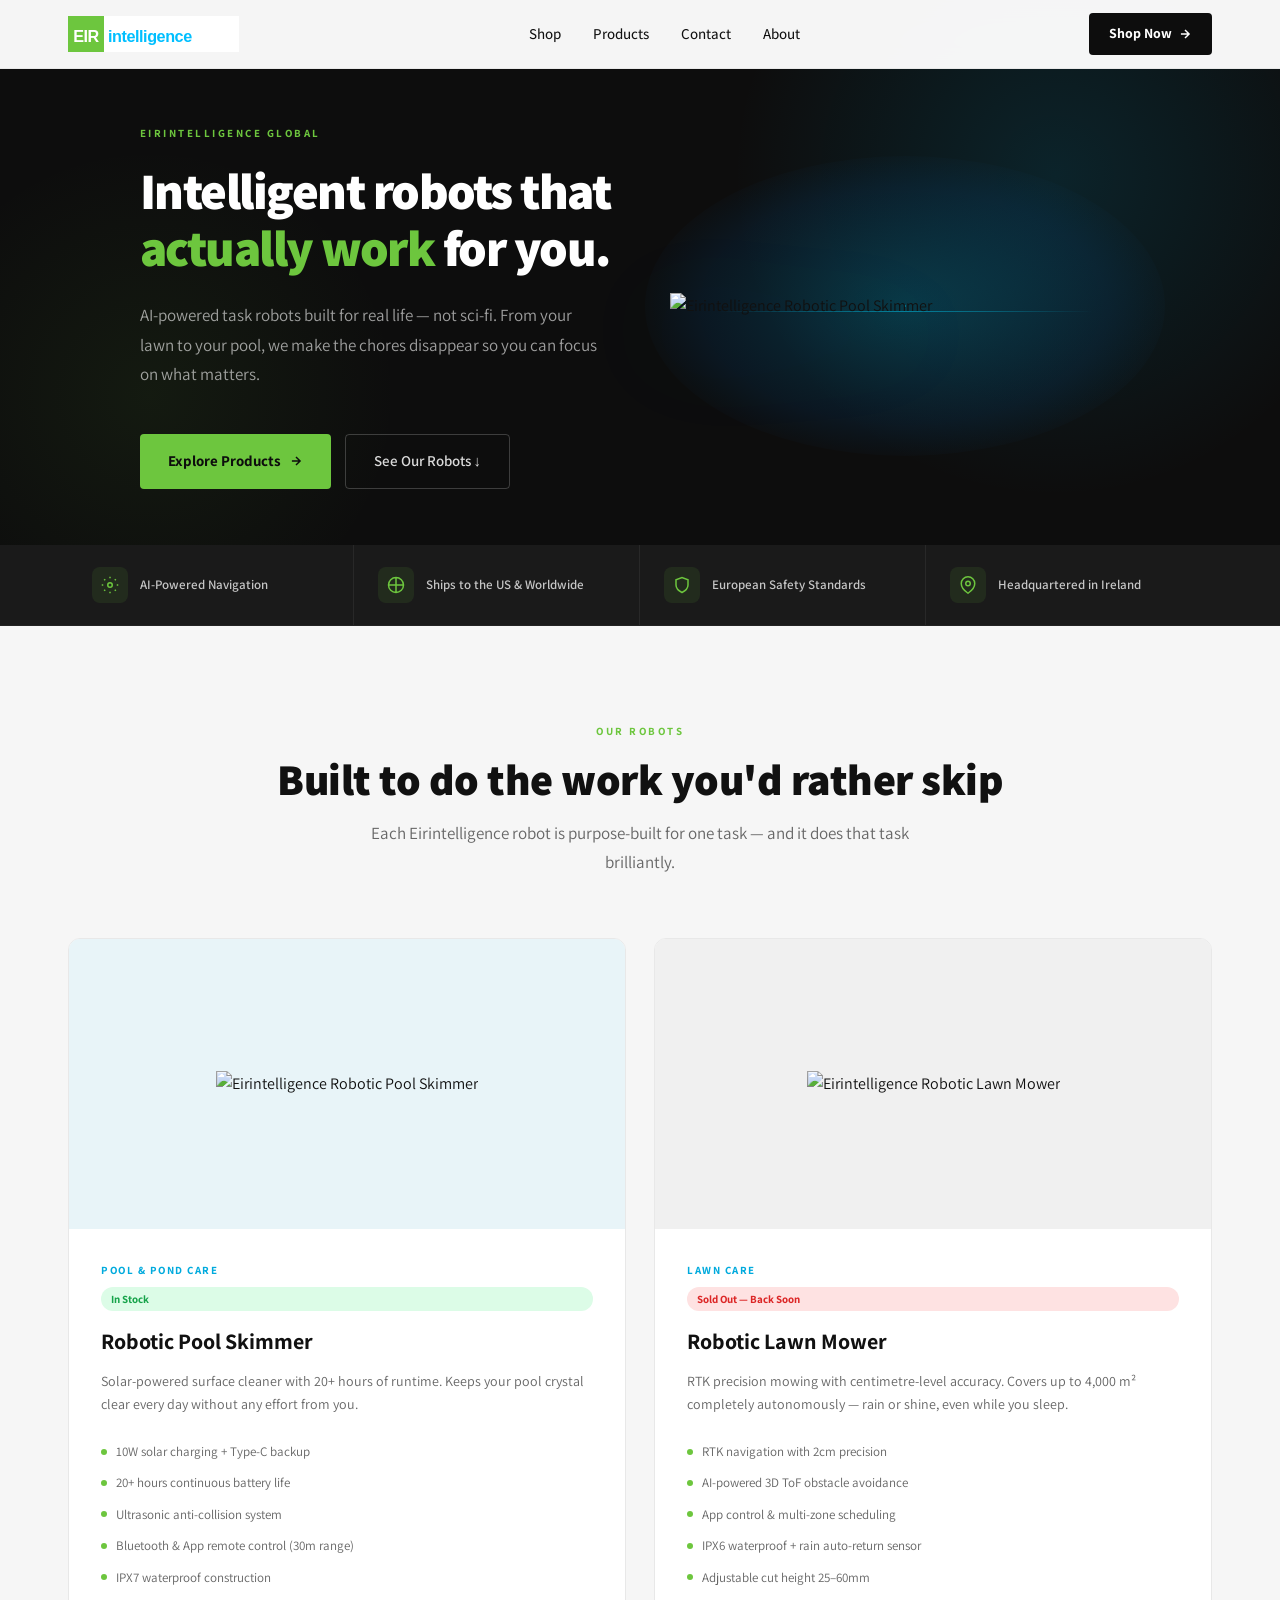
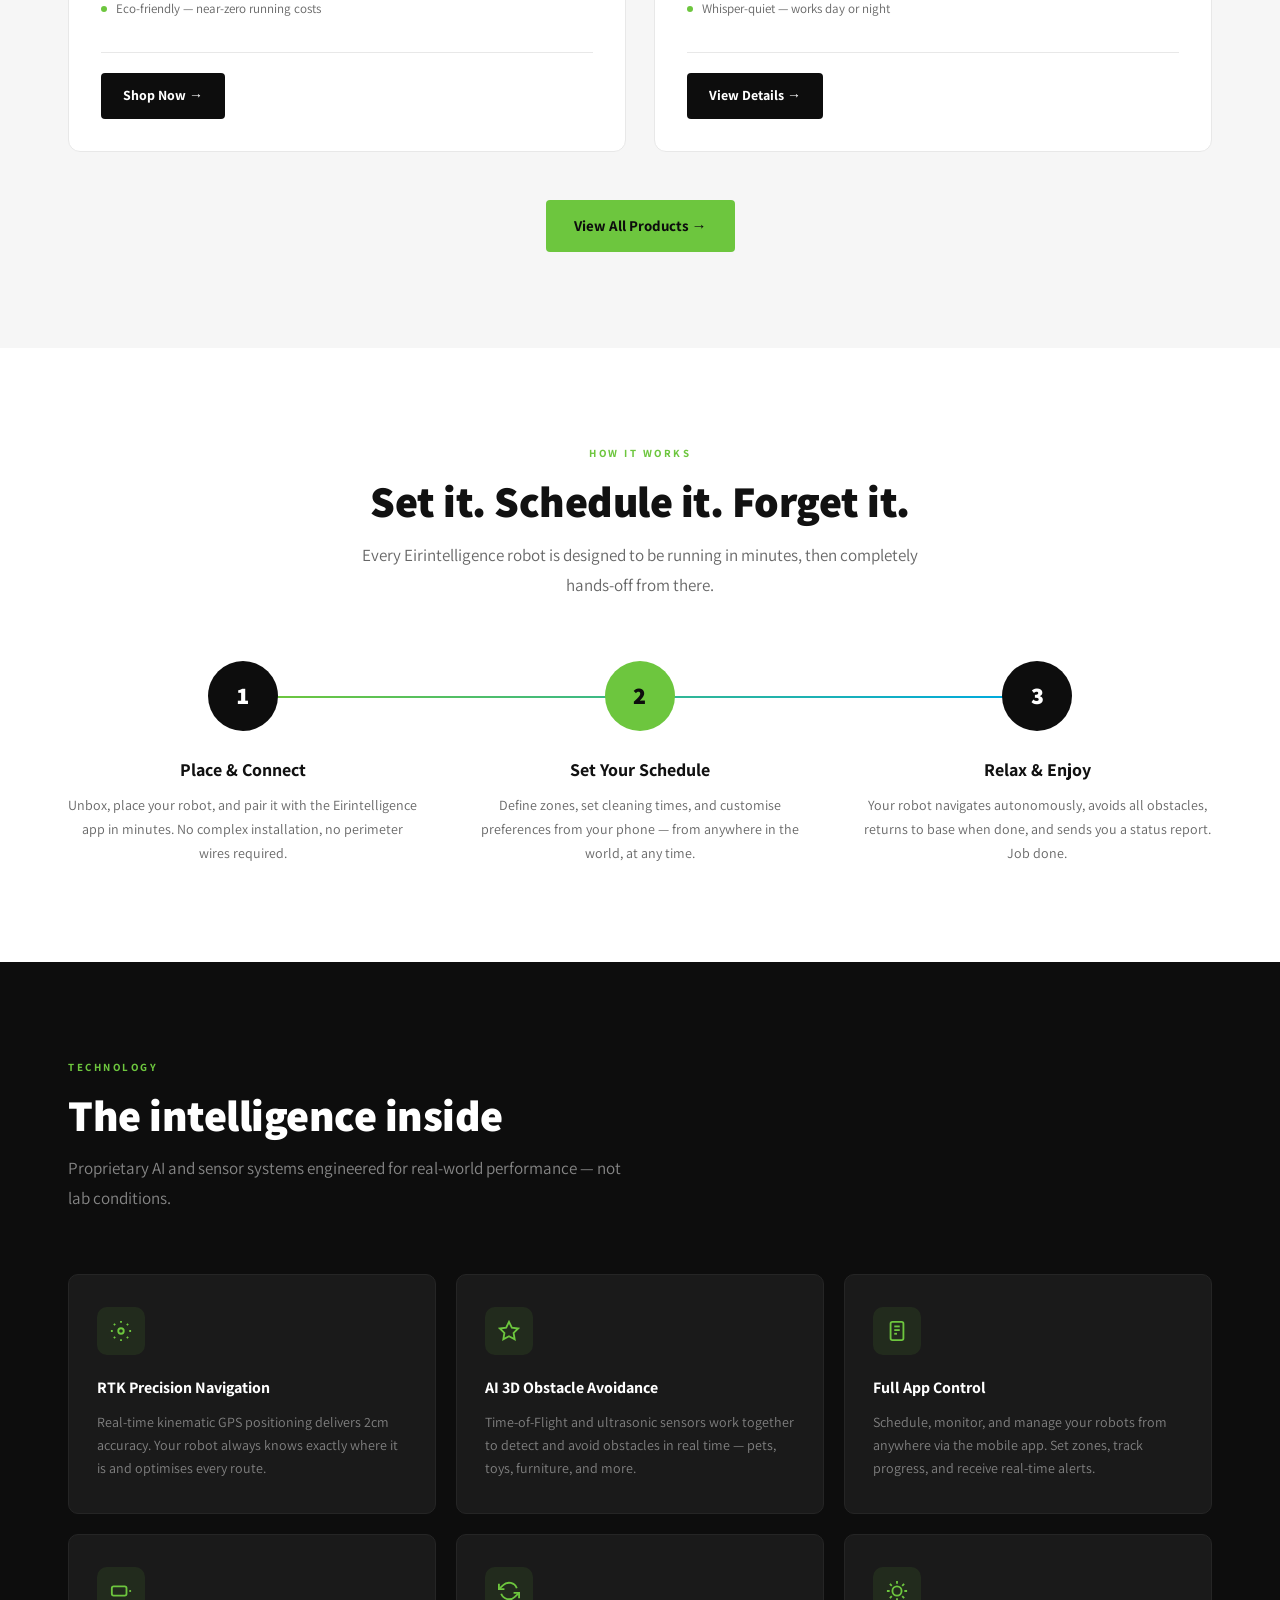
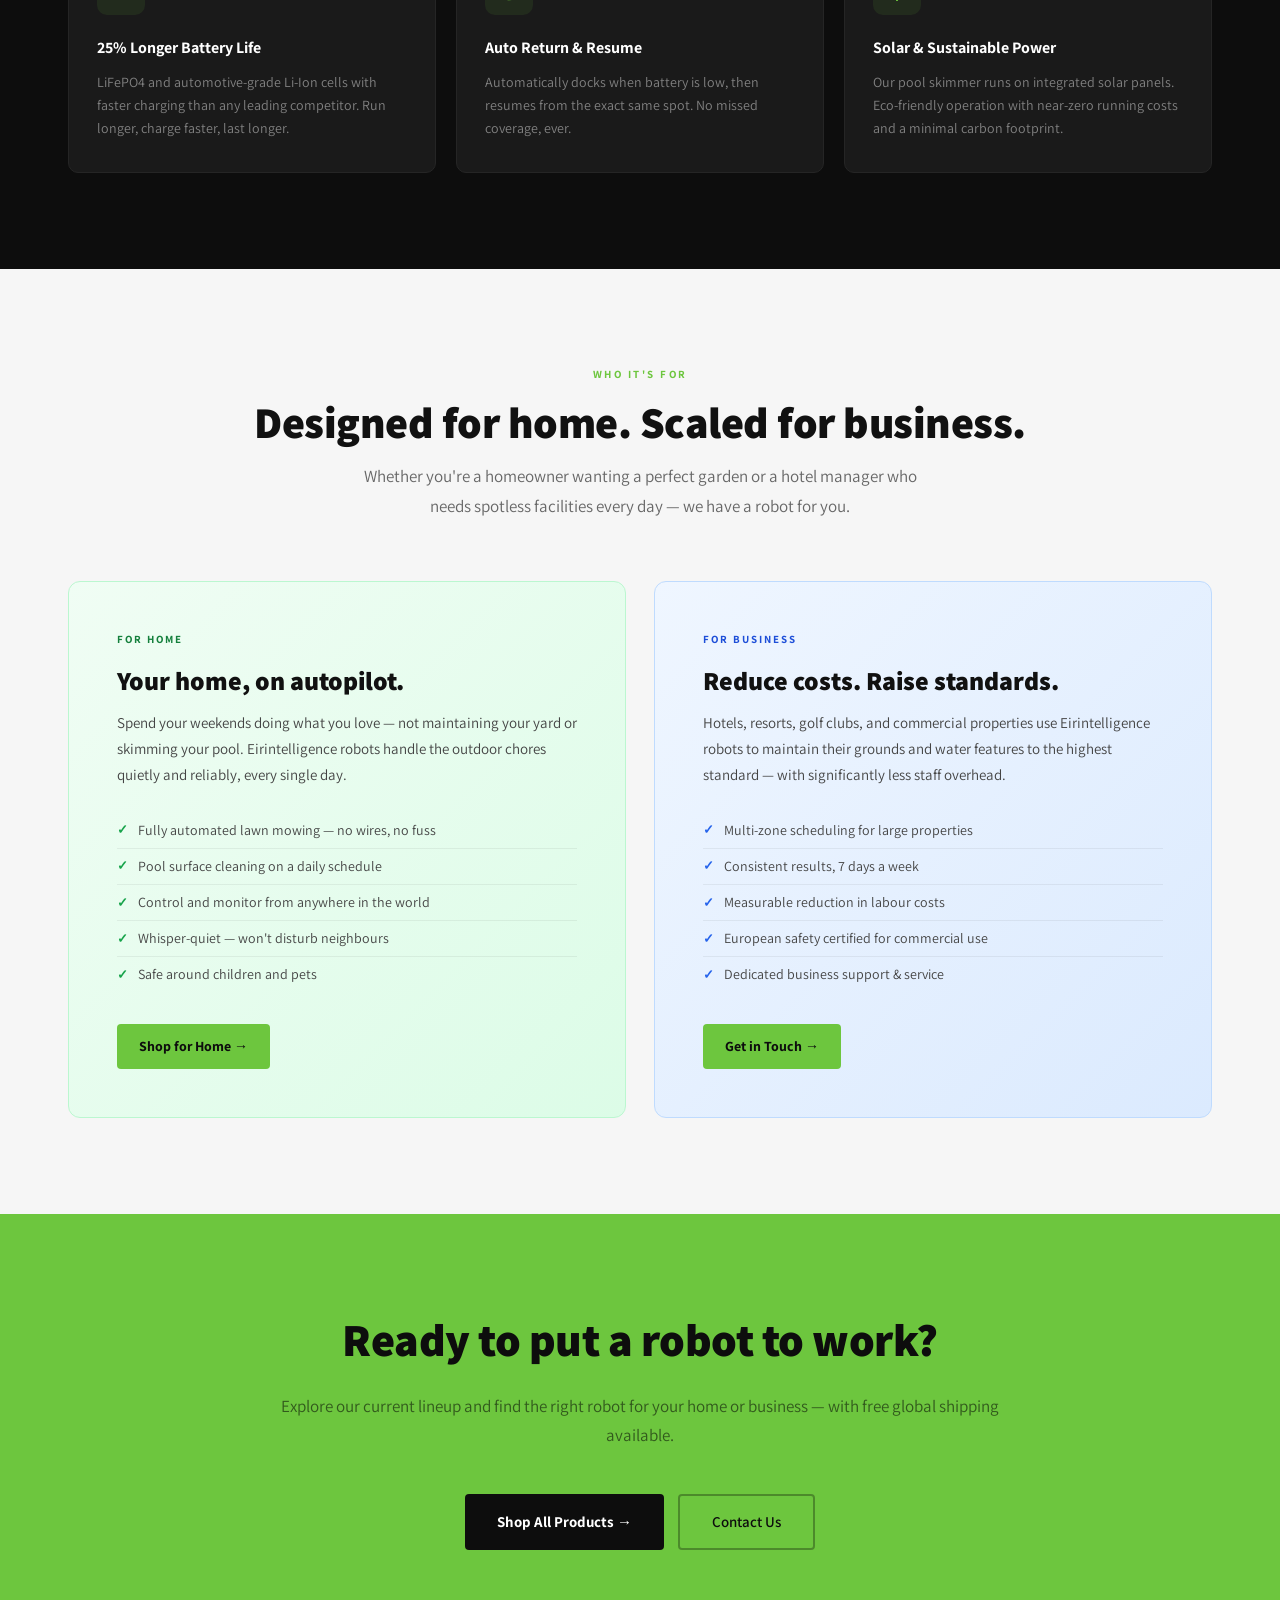
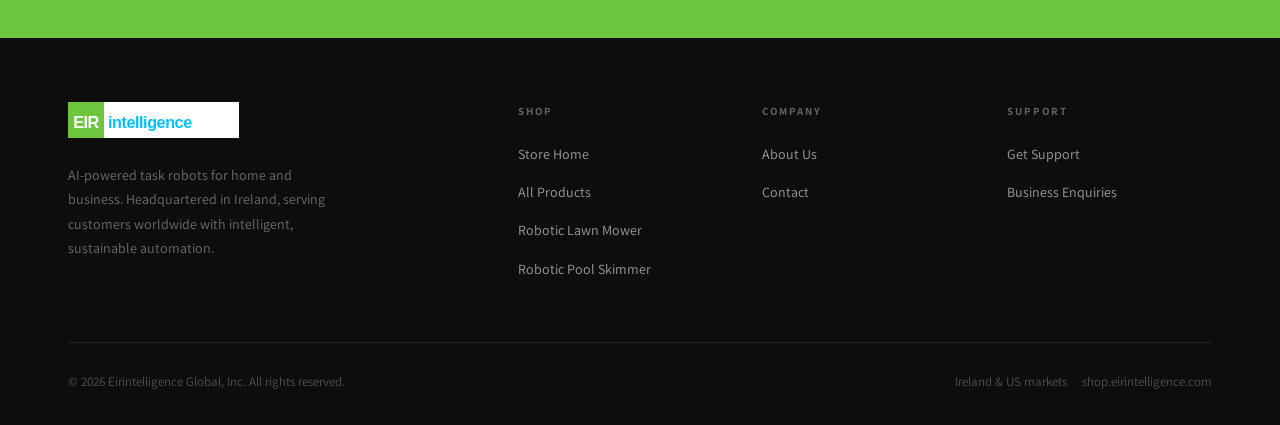
==== docs/index.html @ 34a9185b "v2.1" ====
<!DOCTYPE html>
<html lang="en">
<head>
  <meta charset="UTF-8" />
  <meta name="viewport" content="width=device-width, initial-scale=1.0" />
  <title>Eirintelligence – Intelligent Robots That Actually Work For You</title>
  <meta name="description" content="Eirintelligence designs AI-powered task robots for home and business — robotic lawn mowers, pool skimmers, and more. Smart, sustainable, and built to work." />
  <meta property="og:title" content="Eirintelligence – Intelligent Robots That Actually Work For You" />
  <meta property="og:description" content="AI-powered task robots for home and business. Purpose-built to do the jobs you'd rather skip." />
  <meta property="og:type" content="website" />
  <link rel="preconnect" href="https://fonts.googleapis.com" />
  <link href="https://fonts.googleapis.com/css2?family=Assistant:wght@300;400;500;600;700;800&display=swap" rel="stylesheet" />
  <link rel="icon" type="image/svg+xml" href="assets/favicon.svg">
  <link rel="stylesheet" href="assets/style.css">
  <style>
    *, *::before, *::after { box-sizing: border-box; margin: 0; padding: 0; }

    :root {
      --green:      #6DC63E;
      --green-dark: #55A82E;
      --green-light:#f0fdf4;
      --cyan:       #00AADD;
      --dark:       #0d0d0d;
      --dark-2:     #1a1a1a;
      --dark-3:     #242424;
      --mid:        #444;
      --light-gray: #f6f6f6;
      --border:     #e8e8e8;
      --text:       #111;
      --muted:      #666;
      --white:      #fff;
      --font:       'Assistant', sans-serif;
    }

    html { scroll-behavior: smooth; }
    body {
      font-family: var(--font);
      color: var(--text);
      background: var(--white);
      line-height: 1.65;
      -webkit-font-smoothing: antialiased;
    }

    /* ─────────────────────────────────────────
       NAV
    ───────────────────────────────────────── */
    nav {
      position: fixed; top: 0; left: 0; right: 0; z-index: 200;
      background: rgba(255,255,255,0.96);
      border-bottom: 1px solid var(--border);
      backdrop-filter: blur(12px);
      transition: box-shadow 0.3s;
    }
    nav.scrolled { box-shadow: 0 2px 20px rgba(0,0,0,0.08); }
    .nav-inner {
      max-width: 1200px; margin: 0 auto;
      padding: 0 28px; height: 68px;
      display: flex; align-items: center; justify-content: space-between;
    }
    .logo {
      display: flex; align-items: center;
      text-decoration: none; gap: 0; flex-shrink: 0;
    }
    .logo-eir {
      background: var(--green); color: #fff;
      font-weight: 800; font-size: 20px;
      width: 36px; height: 36px;
      display: inline-flex; align-items: center; justify-content: center;
      letter-spacing: -2px; padding-left: 1px;
      flex-shrink: 0; line-height: 1;
    }
    .logo-int {
      color: var(--cyan); font-size: 22px;
      font-weight: 700; padding-left: 4px;
      line-height: 1;
    }
    .nav-links {
      display: flex; align-items: center;
      gap: 32px; list-style: none;
    }
    .nav-links a {
      text-decoration: none; color: var(--text);
      font-size: 15px; font-weight: 500;
      transition: color 0.2s;
    }
    .nav-links a:hover { color: var(--green); }
    .nav-right { display: flex; align-items: center; gap: 16px; }
    .nav-shop {
      display: inline-flex; align-items: center; gap: 6px;
      background: var(--dark); color: #fff;
      text-decoration: none; font-size: 14px; font-weight: 700;
      padding: 9px 20px; border-radius: 4px;
      transition: background 0.2s;
    }
    .nav-shop:hover { background: var(--green); color: var(--dark); }
    .nav-shop svg { transition: transform 0.2s; }
    .nav-shop:hover svg { transform: translateX(2px); }

    /* Mobile hamburger */
    .hamburger {
      display: none; flex-direction: column;
      gap: 5px; cursor: pointer;
      background: none; border: none; padding: 6px;
    }
    .hamburger span {
      display: block; width: 22px; height: 2px;
      background: var(--text); border-radius: 2px;
      transition: all 0.3s;
    }
    .hamburger.open span:nth-child(1) { transform: rotate(45deg) translate(5px, 5px); }
    .hamburger.open span:nth-child(2) { opacity: 0; }
    .hamburger.open span:nth-child(3) { transform: rotate(-45deg) translate(5px, -5px); }

    .mobile-menu {
      display: none; position: fixed;
      top: 68px; left: 0; right: 0; bottom: 0;
      background: #fff; z-index: 199;
      padding: 32px 28px;
      flex-direction: column; gap: 8px;
    }
    .mobile-menu.open { display: flex; }
    .mobile-menu a {
      text-decoration: none; color: var(--text);
      font-size: 22px; font-weight: 600;
      padding: 14px 0;
      border-bottom: 1px solid var(--border);
      transition: color 0.2s;
    }
    .mobile-menu a:hover { color: var(--green); }
    .mobile-menu .mobile-shop {
      margin-top: 24px;
      display: inline-flex; align-items: center; gap: 8px;
      background: var(--dark); color: #fff;
      font-size: 16px; font-weight: 700;
      padding: 14px 28px; border-radius: 4px;
      width: fit-content;
    }

    /* ─────────────────────────────────────────
       HERO
    ───────────────────────────────────────── */
    .hero {
      background: var(--dark);
      padding: 68px 0 0;
      display: flex; align-items: center;
      overflow: hidden; position: relative;
    }
    .hero-glow-1 {
      position: absolute; top: -150px; right: -100px;
      width: 650px; height: 650px;
      background: radial-gradient(circle, rgba(0,170,220,0.14) 0%, transparent 70%);
      pointer-events: none;
    }
    .hero-glow-2 {
      position: absolute; bottom: -100px; left: -100px;
      width: 500px; height: 500px;
      background: radial-gradient(circle, rgba(109,198,62,0.07) 0%, transparent 70%);
      pointer-events: none;
    }
    .hero-inner {
      max-width: 1200px; margin: 0 auto;
      padding: 56px 28px;
      display: grid; grid-template-columns: 1fr 1fr;
      gap: 60px; align-items: center;
      position: relative; z-index: 1;
    }
    .hero-eyebrow {
      font-size: 11px; font-weight: 700; letter-spacing: 2.5px;
      text-transform: uppercase; color: var(--green);
      margin-bottom: 20px; display: block;
    }
    .hero h1 {
      font-size: clamp(34px, 4vw, 54px);
      font-weight: 800; line-height: 1.12;
      color: var(--white); margin-bottom: 24px;
      letter-spacing: -1.5px;
    }
    .hero h1 em { color: var(--green); font-style: normal; }
    .hero-p {
      font-size: 17px; color: rgba(255,255,255,0.6);
      max-width: 460px; margin-bottom: 44px; line-height: 1.75;
    }
    .hero-actions { display: flex; gap: 14px; flex-wrap: wrap; }
    .btn-green {
      display: inline-flex; align-items: center; gap: 8px;
      background: var(--green); color: var(--dark);
      text-decoration: none; font-size: 15px; font-weight: 700;
      padding: 14px 28px; border-radius: 4px;
      transition: background 0.2s, transform 0.15s;
    }
    .btn-green:hover { background: #7DD64E; transform: translateY(-1px); }
    .btn-ghost {
      display: inline-flex; align-items: center; gap: 8px;
      background: transparent; color: rgba(255,255,255,0.85);
      text-decoration: none; font-size: 15px; font-weight: 600;
      padding: 14px 28px; border-radius: 4px;
      border: 1.5px solid rgba(255,255,255,0.2);
      transition: border-color 0.2s, color 0.2s;
    }
    .btn-ghost:hover { border-color: rgba(255,255,255,0.6); color: #fff; }
    .hero-image-wrap {
      display: flex; justify-content: center; align-items: center;
      position: relative;
    }
    .hero-image-halo {
      position: absolute;
      width: 520px; height: 300px;
      background: radial-gradient(ellipse, rgba(0,170,220,0.24) 0%, rgba(0,100,180,0.12) 55%, transparent 75%);
      border-radius: 50%;
    }
    /* Pool water ripple rings */
    .pool-ripple {
      position: absolute; border-radius: 50%;
      border: 1.5px solid rgba(0,190,230,0.25);
      top: 50%; left: 50%;
      transform: translate(-50%, -50%);
      animation: ripple-out 4s ease-out infinite;
    }
    .pool-ripple:nth-child(2) { animation-delay: 1.3s; }
    .pool-ripple:nth-child(3) { animation-delay: 2.6s; }
    @keyframes ripple-out {
      0%   { width: 80px; height: 50px; opacity: 0.6; }
      100% { width: 520px; height: 320px; opacity: 0; }
    }
    /* Water surface shimmer line */
    .pool-waterline {
      position: absolute; bottom: 28%; left: 10%; right: 10%;
      height: 1px;
      background: linear-gradient(90deg, transparent, rgba(0,200,240,0.35) 30%, rgba(0,200,240,0.5) 50%, rgba(0,200,240,0.35) 70%, transparent);
      animation: shimmer 3s ease-in-out infinite;
    }
    @keyframes shimmer {
      0%, 100% { opacity: 0.4; }
      50%       { opacity: 1; }
    }
    .hero-image-wrap img {
      width: 100%; max-width: 500px;
      position: relative; z-index: 1;
      animation: float 5s ease-in-out infinite;
      filter: drop-shadow(0 28px 56px rgba(0,170,220,0.35));
    }
    @keyframes float {
      0%, 100% { transform: translateY(0px); }
      50%       { transform: translateY(-12px); }
    }

    /* ─────────────────────────────────────────
       STATS BAND
    ───────────────────────────────────────── */
    .stats-band {
      background: var(--dark-2);
      border-bottom: 1px solid #232323;
      padding: 0;
    }
    .stats-inner {
      max-width: 1200px; margin: 0 auto;
      padding: 0 28px;
      display: flex; align-items: stretch; flex-wrap: wrap;
    }
    .stat-block {
      flex: 1 1 180px;
      display: flex; align-items: center; gap: 12px;
      padding: 22px 24px;
      border-right: 1px solid #282828;
    }
    .stat-block:last-child { border-right: none; }
    .stat-ico {
      width: 36px; height: 36px; flex-shrink: 0;
      background: rgba(109,198,62,0.1); border-radius: 8px;
      display: flex; align-items: center; justify-content: center;
    }
    .stat-ico svg { width: 18px; height: 18px; stroke: var(--green); fill: none; stroke-width: 2; }
    .stat-label { font-size: 13px; font-weight: 600; color: rgba(255,255,255,0.75); }

    /* ─────────────────────────────────────────
       SHARED SECTION STYLES
    ───────────────────────────────────────── */
    section { padding: 96px 0; }
    .wrap { max-width: 1200px; margin: 0 auto; padding: 0 28px; }
    .sec-label {
      display: block; font-size: 11px; font-weight: 700;
      letter-spacing: 2.5px; text-transform: uppercase;
      color: var(--green); margin-bottom: 14px;
    }
    .sec-title {
      font-size: clamp(28px, 3.5vw, 44px);
      font-weight: 800; line-height: 1.15;
      letter-spacing: -0.5px; margin-bottom: 14px;
    }
    .sec-sub {
      font-size: 17px; color: var(--muted);
      max-width: 560px; line-height: 1.75;
    }
    .sec-header-center { text-align: center; }
    .sec-header-center .sec-sub { margin: 0 auto 60px; }
    .sec-header { margin-bottom: 56px; }

    /* fade-in */
    .fade-in {
      opacity: 0; transform: translateY(24px);
      transition: opacity 0.6s ease, transform 0.6s ease;
    }
    .fade-in.visible { opacity: 1; transform: none; }

    /* ─────────────────────────────────────────
       PRODUCTS
    ───────────────────────────────────────── */
    #products { background: var(--light-gray); }
    .products-grid {
      display: grid; grid-template-columns: 1fr 1fr; gap: 28px;
    }
    .prod-card {
      background: var(--white); border-radius: 12px;
      border: 1px solid var(--border); overflow: hidden;
      transition: box-shadow 0.3s, transform 0.3s;
      display: flex; flex-direction: column;
    }
    .prod-card:hover {
      box-shadow: 0 24px 64px rgba(0,0,0,0.1);
      transform: translateY(-5px);
    }
    .prod-img {
      background: #f0f0f0;
      height: 290px; padding: 40px;
      display: flex; justify-content: center; align-items: center;
    }
    .prod-img img {
      max-height: 210px; max-width: 100%;
      object-fit: contain;
    }
    .prod-body { padding: 32px; flex: 1; display: flex; flex-direction: column; }
    .prod-cat {
      font-size: 11px; font-weight: 700; letter-spacing: 1.5px;
      text-transform: uppercase; color: var(--cyan); margin-bottom: 8px;
    }
    .prod-badge-sold {
      display: inline-block; font-size: 11px; font-weight: 700;
      background: #fee2e2; color: #dc2626;
      padding: 3px 10px; border-radius: 20px; margin-bottom: 12px;
    }
    .prod-badge-stock {
      display: inline-block; font-size: 11px; font-weight: 700;
      background: #dcfce7; color: #16a34a;
      padding: 3px 10px; border-radius: 20px; margin-bottom: 12px;
    }
    .prod-name { font-size: 22px; font-weight: 700; margin-bottom: 10px; }
    .prod-desc { font-size: 14px; color: var(--muted); line-height: 1.65; margin-bottom: 20px; }
    .prod-features { list-style: none; margin-bottom: 28px; flex: 1; }
    .prod-features li {
      font-size: 13px; color: var(--muted);
      padding: 5px 0; display: flex; align-items: center; gap: 9px;
    }
    .prod-features li::before {
      content: ''; display: block; width: 6px; height: 6px;
      background: var(--green); border-radius: 50%; flex-shrink: 0;
    }
    .prod-footer {
      display: flex; align-items: center;
      justify-content: flex-start; gap: 16px;
      padding-top: 20px; border-top: 1px solid var(--border);
      margin-top: auto;
    }
    .btn-dark {
      display: inline-flex; align-items: center; gap: 6px;
      background: var(--dark); color: #fff;
      text-decoration: none; font-size: 14px; font-weight: 700;
      padding: 11px 22px; border-radius: 4px;
      transition: background 0.2s;
      white-space: nowrap;
    }
    .btn-dark:hover { background: var(--green); color: var(--dark); }

    /* ─────────────────────────────────────────
       HOW IT WORKS
    ───────────────────────────────────────── */
    #how { background: var(--white); }
    .steps {
      display: grid; grid-template-columns: repeat(3, 1fr);
      gap: 48px; position: relative;
    }
    .steps::before {
      content: '';
      position: absolute; top: 35px;
      left: calc(16.66% + 16px); right: calc(16.66% + 16px);
      height: 2px;
      background: linear-gradient(90deg, var(--green), var(--cyan));
    }
    .step { text-align: center; }
    .step-num {
      width: 70px; height: 70px; border-radius: 50%;
      background: var(--dark); color: #fff;
      font-size: 24px; font-weight: 800;
      display: flex; align-items: center; justify-content: center;
      margin: 0 auto 24px; position: relative; z-index: 1;
    }
    .step-num.accent { background: var(--green); color: var(--dark); }
    .step h3 { font-size: 18px; font-weight: 700; margin-bottom: 10px; }
    .step p { font-size: 14px; color: var(--muted); line-height: 1.7; }

    /* ─────────────────────────────────────────
       TECHNOLOGY
    ───────────────────────────────────────── */
    #tech { background: var(--dark); }
    #tech .sec-label { color: var(--green); }
    #tech .sec-title { color: var(--white); }
    #tech .sec-sub { color: rgba(255,255,255,0.5); margin-bottom: 60px; }
    .tech-grid {
      display: grid; grid-template-columns: repeat(3, 1fr); gap: 20px;
    }
    .tech-card {
      background: var(--dark-2); border: 1px solid #252525;
      border-radius: 10px; padding: 32px 28px;
      transition: border-color 0.3s, transform 0.25s;
    }
    .tech-card:hover { border-color: var(--green); transform: translateY(-4px); }
    .tech-ico {
      width: 48px; height: 48px; border-radius: 10px;
      background: rgba(109,198,62,0.1);
      display: flex; align-items: center; justify-content: center;
      margin-bottom: 20px;
    }
    .tech-ico svg { width: 22px; height: 22px; stroke: var(--green); fill: none; stroke-width: 2; }
    .tech-card h3 { font-size: 16px; font-weight: 700; color: #fff; margin-bottom: 10px; }
    .tech-card p { font-size: 14px; color: rgba(255,255,255,0.45); line-height: 1.65; }

    /* ─────────────────────────────────────────
       HOME & BUSINESS
    ───────────────────────────────────────── */
    #audience { background: var(--light-gray); }
    .audience-grid {
      display: grid; grid-template-columns: 1fr 1fr; gap: 28px;
    }
    .aud-card {
      border-radius: 12px; padding: 48px;
      position: relative; overflow: hidden;
    }
    .aud-home {
      background: linear-gradient(135deg, #f0fdf4, #dcfce7);
      border: 1px solid #bbf7d0;
    }
    .aud-biz {
      background: linear-gradient(135deg, #eff6ff, #dbeafe);
      border: 1px solid #bfdbfe;
    }
    .aud-tag {
      font-size: 11px; font-weight: 700; letter-spacing: 2px;
      text-transform: uppercase; margin-bottom: 16px; display: block;
    }
    .aud-home .aud-tag { color: #15803d; }
    .aud-biz  .aud-tag { color: #1d4ed8; }
    .aud-card h3 { font-size: 26px; font-weight: 800; margin-bottom: 14px; line-height: 1.2; }
    .aud-card p { font-size: 15px; color: var(--mid); line-height: 1.75; margin-bottom: 24px; }
    .aud-list { list-style: none; margin-bottom: 32px; }
    .aud-list li {
      font-size: 14px; color: var(--mid);
      padding: 6px 0;
      border-bottom: 1px solid rgba(0,0,0,0.06);
      display: flex; align-items: center; gap: 10px;
    }
    .aud-list li:last-child { border-bottom: none; }
    .aud-home .aud-list li::before { content: '✓'; color: #16a34a; font-weight: 700; font-size: 13px; }
    .aud-biz  .aud-list li::before { content: '✓'; color: #2563eb; font-weight: 700; font-size: 13px; }
    .btn-green-sm {
      display: inline-flex; align-items: center; gap: 6px;
      background: var(--green); color: var(--dark);
      text-decoration: none; font-size: 14px; font-weight: 700;
      padding: 11px 22px; border-radius: 4px;
      transition: background 0.2s;
    }
    .btn-green-sm:hover { background: #7DD64E; }

    /* ─────────────────────────────────────────
       CTA BANNER
    ───────────────────────────────────────── */
    .cta-section {
      background: var(--green); padding: 88px 0;
    }
    .cta-inner { max-width: 800px; margin: 0 auto; padding: 0 28px; text-align: center; }
    .cta-inner h2 {
      font-size: clamp(28px, 4vw, 46px);
      font-weight: 800; color: var(--dark);
      margin-bottom: 14px; letter-spacing: -0.5px;
    }
    .cta-inner p {
      font-size: 17px; color: rgba(0,0,0,0.55);
      margin-bottom: 44px; line-height: 1.7;
    }
    .cta-btns { display: flex; gap: 14px; justify-content: center; flex-wrap: wrap; }
    .btn-cta-dark {
      display: inline-flex; align-items: center; gap: 6px;
      background: var(--dark); color: #fff;
      text-decoration: none; font-size: 15px; font-weight: 700;
      padding: 14px 32px; border-radius: 4px;
      transition: background 0.2s;
    }
    .btn-cta-dark:hover { background: #222; }
    .btn-cta-outline {
      display: inline-flex; align-items: center; gap: 6px;
      background: transparent; color: var(--dark);
      text-decoration: none; font-size: 15px; font-weight: 600;
      padding: 14px 32px; border-radius: 4px;
      border: 2px solid rgba(0,0,0,0.3);
      transition: border-color 0.2s;
    }
    .btn-cta-outline:hover { border-color: var(--dark); }

    /* ─────────────────────────────────────────
       FOOTER
    ───────────────────────────────────────── */
    footer {
      background: var(--dark); color: #fff;
      padding: 64px 0 32px;
    }
    .footer-grid {
      display: grid; grid-template-columns: 2fr 1fr 1fr 1fr;
      gap: 40px; padding-bottom: 48px;
      border-bottom: 1px solid #242424;
    }
    .footer-brand .logo { display: inline-flex; }
    .footer-brand p {
      font-size: 14px; color: rgba(255,255,255,0.4);
      margin-top: 16px; line-height: 1.75; max-width: 280px;
    }
    .footer-col h5 {
      font-size: 11px; font-weight: 700; letter-spacing: 2px;
      text-transform: uppercase; color: rgba(255,255,255,0.35);
      margin-bottom: 20px;
    }
    .footer-col ul { list-style: none; }
    .footer-col li { margin-bottom: 12px; }
    .footer-col a {
      font-size: 14px; color: rgba(255,255,255,0.6);
      text-decoration: none; transition: color 0.2s;
    }
    .footer-col a:hover { color: var(--green); }
    .footer-bottom {
      padding-top: 28px;
      display: flex; justify-content: space-between;
      align-items: center; gap: 12px; flex-wrap: wrap;
    }
    .footer-bottom p, .footer-bottom a {
      font-size: 13px; color: rgba(255,255,255,0.28);
      text-decoration: none; transition: color 0.2s;
    }
    .footer-bottom a:hover { color: rgba(255,255,255,0.55); }
    .footer-sep { color: rgba(255,255,255,0.15); }

    /* ─────────────────────────────────────────
       RESPONSIVE
    ───────────────────────────────────────── */
    @media (max-width: 960px) {
      .hero-inner { grid-template-columns: 1fr; text-align: center; gap: 48px; }
      .hero-p { margin-left: auto; margin-right: auto; }
      .hero-actions { justify-content: center; }
      .hero-image-wrap img { max-width: 380px; }
      .products-grid { grid-template-columns: 1fr; }
      .steps { grid-template-columns: 1fr; gap: 36px; }
      .steps::before { display: none; }
      .tech-grid { grid-template-columns: 1fr 1fr; }
      .audience-grid { grid-template-columns: 1fr; }
      .why-grid { grid-template-columns: 1fr 1fr; }
      .footer-grid { grid-template-columns: 1fr 1fr; }
      .nav-links { display: none; }
      .hamburger { display: flex; }
      .nav-shop { display: none; }
    }
    @media (max-width: 600px) {
      section { padding: 64px 0; }
      .tech-grid { grid-template-columns: 1fr; }
      .why-grid { grid-template-columns: 1fr 1fr; }
      .footer-grid { grid-template-columns: 1fr; }
      .stat-block { flex: 1 1 140px; padding: 18px 16px; }
      .aud-card { padding: 32px 24px; }
      .hero-image-wrap img { max-width: 280px; }
    }
  </style>
</head>
<body>

<!-- ═══════════════════ NAVIGATION ═══════════════════ -->
<nav id="nav">
  <div class="nav-inner">
    <a href="https://eirintelligence.com" class="logo">
      <img src="assets/logo.svg" alt="EIRintelligence" height="36">
    </a>
    <ul class="nav-links">
      <li><a href="https://shop.eirintelligence.com/">Shop</a></li>
      <li><a href="https://shop.eirintelligence.com/collections/all">Products</a></li>
      <li><a href="https://shop.eirintelligence.com/pages/contact">Contact</a></li>
      <li><a href="about.html">About</a></li>
    </ul>
    <div class="nav-right">
      <a href="https://shop.eirintelligence.com/collections/all" class="nav-shop">
        Shop Now
        <svg width="14" height="14" viewBox="0 0 24 24" fill="none" stroke="currentColor" stroke-width="2.5"><path d="M5 12h14M12 5l7 7-7 7"/></svg>
      </a>
      <button class="hamburger" id="ham" aria-label="Menu">
        <span></span><span></span><span></span>
      </button>
    </div>
  </div>
</nav>

<!-- Mobile Menu -->
<div class="mobile-menu" id="mob">
  <a href="https://shop.eirintelligence.com/">Shop</a>
  <a href="https://shop.eirintelligence.com/collections/all">Products</a>
  <a href="https://shop.eirintelligence.com/pages/contact">Contact</a>
  <a href="about.html">About</a>
  <a href="https://shop.eirintelligence.com/collections/all" class="mobile-shop">
    Shop Now →
  </a>
</div>

<!-- ═══════════════════ HERO ═══════════════════ -->
<section class="hero" id="home">
  <div class="hero-glow-1"></div>
  <div class="hero-glow-2"></div>
  <div class="hero-inner">
    <div class="hero-text">
      <span class="hero-eyebrow">Eirintelligence Global</span>
      <h1>Intelligent robots that<br><em>actually work</em> for you.</h1>
      <p class="hero-p">AI-powered task robots built for real life — not sci-fi. From your lawn to your pool, we make the chores disappear so you can focus on what matters.</p>
      <div class="hero-actions">
        <a href="https://shop.eirintelligence.com/collections/all" class="btn-green">
          Explore Products
          <svg width="14" height="14" viewBox="0 0 24 24" fill="none" stroke="currentColor" stroke-width="2.5"><path d="M5 12h14M12 5l7 7-7 7"/></svg>
        </a>
        <a href="#products" class="btn-ghost">See Our Robots ↓</a>
      </div>
    </div>
    <div class="hero-image-wrap">
      <div class="hero-image-halo"></div>
      <div class="pool-ripple"></div>
      <div class="pool-ripple"></div>
      <div class="pool-ripple"></div>
      <div class="pool-waterline"></div>
      <img
        src="https://shop.eirintelligence.com/cdn/shop/files/6.png?v=1772658380&width=800"
        alt="Eirintelligence Robotic Pool Skimmer"
        loading="eager"
      />
    </div>
  </div>
</section>

<!-- ═══════════════════ STATS BAND ═══════════════════ -->
<div class="stats-band">
  <div class="stats-inner">
    <div class="stat-block">
      <div class="stat-ico">
        <svg viewBox="0 0 24 24"><circle cx="12" cy="12" r="3"/><path d="M12 1v2M12 21v2M4.22 4.22l1.42 1.42M18.36 18.36l1.42 1.42M1 12h2M21 12h2M4.22 19.78l1.42-1.42M18.36 5.64l1.42-1.42"/></svg>
      </div>
      <span class="stat-label">AI-Powered Navigation</span>
    </div>
    <div class="stat-block">
      <div class="stat-ico">
        <svg viewBox="0 0 24 24"><path d="M12 2a10 10 0 100 20A10 10 0 0012 2zm0 0v20M2 12h20"/></svg>
      </div>
      <span class="stat-label">Ships to the US &amp; Worldwide</span>
    </div>
    <div class="stat-block">
      <div class="stat-ico">
        <svg viewBox="0 0 24 24"><path d="M12 22s8-4 8-10V5l-8-3-8 3v7c0 6 8 10 8 10z"/></svg>
      </div>
      <span class="stat-label">European Safety Standards</span>
    </div>
    <div class="stat-block">
      <div class="stat-ico">
        <svg viewBox="0 0 24 24"><path d="M21 10c0 7-9 13-9 13s-9-6-9-13a9 9 0 0118 0z"/><circle cx="12" cy="10" r="3"/></svg>
      </div>
      <span class="stat-label">Headquartered in Ireland</span>
    </div>
  </div>
</div>

<!-- ═══════════════════ PRODUCTS ═══════════════════ -->
<section id="products">
  <div class="wrap">
    <div class="sec-header-center fade-in">
      <span class="sec-label">Our Robots</span>
      <h2 class="sec-title">Built to do the work you'd rather skip</h2>
      <p class="sec-sub">Each Eirintelligence robot is purpose-built for one task — and it does that task brilliantly.</p>
    </div>

    <div class="products-grid">
      <!-- Robotic Pool Skimmer -->
      <div class="prod-card fade-in">
        <div class="prod-img" style="background:#e8f4f8;">
          <img
            src="https://shop.eirintelligence.com/cdn/shop/files/2.png?v=1772658380&width=600"
            alt="Eirintelligence Robotic Pool Skimmer" loading="lazy"
          />
        </div>
        <div class="prod-body">
          <span class="prod-cat">Pool &amp; Pond Care</span>
          <span class="prod-badge-stock">In Stock</span>
          <h3 class="prod-name">Robotic Pool Skimmer</h3>
          <p class="prod-desc">Solar-powered surface cleaner with 20+ hours of runtime. Keeps your pool crystal clear every day without any effort from you.</p>
          <ul class="prod-features">
            <li>10W solar charging + Type-C backup</li>
            <li>20+ hours continuous battery life</li>
            <li>Ultrasonic anti-collision system</li>
            <li>Bluetooth &amp; App remote control (30m range)</li>
            <li>IPX7 waterproof construction</li>
            <li>Eco-friendly — near-zero running costs</li>
          </ul>
          <div class="prod-footer">
            <a href="https://shop.eirintelligence.com/products/eirintelligence-robotic-pool-skimmer" class="btn-dark">
              Shop Now →
            </a>
          </div>
        </div>
      </div>

      <!-- Robotic Lawn Mower -->
      <div class="prod-card fade-in">
        <div class="prod-img">
          <img
            src="https://shop.eirintelligence.com/cdn/shop/files/3_f63afb81-3d9f-4c7f-8267-4c05a845cd56.png?v=1772659058&width=600"
            alt="Eirintelligence Robotic Lawn Mower" loading="lazy"
          />
        </div>
        <div class="prod-body">
          <span class="prod-cat">Lawn Care</span>
          <span class="prod-badge-sold">Sold Out — Back Soon</span>
          <h3 class="prod-name">Robotic Lawn Mower</h3>
          <p class="prod-desc">RTK precision mowing with centimetre-level accuracy. Covers up to 4,000 m² completely autonomously — rain or shine, even while you sleep.</p>
          <ul class="prod-features">
            <li>RTK navigation with 2cm precision</li>
            <li>AI-powered 3D ToF obstacle avoidance</li>
            <li>App control &amp; multi-zone scheduling</li>
            <li>IPX6 waterproof + rain auto-return sensor</li>
            <li>Adjustable cut height 25–60mm</li>
            <li>Whisper-quiet — works day or night</li>
          </ul>
          <div class="prod-footer">
            <a href="https://shop.eirintelligence.com/products/eirintelligence-robotic-lawn-mower" class="btn-dark">
              View Details →
            </a>
          </div>
        </div>
      </div>
    </div>

    <div style="text-align:center; margin-top:48px;" class="fade-in">
      <a href="https://shop.eirintelligence.com/collections/all" class="btn-green">
        View All Products →
      </a>
    </div>
  </div>
</section>

<!-- ═══════════════════ HOW IT WORKS ═══════════════════ -->
<section id="how">
  <div class="wrap">
    <div class="sec-header-center fade-in">
      <span class="sec-label">How It Works</span>
      <h2 class="sec-title">Set it. Schedule it. Forget it.</h2>
      <p class="sec-sub">Every Eirintelligence robot is designed to be running in minutes, then completely hands-off from there.</p>
    </div>
    <div class="steps">
      <div class="step fade-in">
        <div class="step-num">1</div>
        <h3>Place &amp; Connect</h3>
        <p>Unbox, place your robot, and pair it with the Eirintelligence app in minutes. No complex installation, no perimeter wires required.</p>
      </div>
      <div class="step fade-in">
        <div class="step-num accent">2</div>
        <h3>Set Your Schedule</h3>
        <p>Define zones, set cleaning times, and customise preferences from your phone — from anywhere in the world, at any time.</p>
      </div>
      <div class="step fade-in">
        <div class="step-num">3</div>
        <h3>Relax &amp; Enjoy</h3>
        <p>Your robot navigates autonomously, avoids all obstacles, returns to base when done, and sends you a status report. Job done.</p>
      </div>
    </div>
  </div>
</section>

<!-- ═══════════════════ TECHNOLOGY ═══════════════════ -->
<section id="tech">
  <div class="wrap">
    <div class="sec-header fade-in">
      <span class="sec-label">Technology</span>
      <h2 class="sec-title" style="color:#fff;">The intelligence inside</h2>
      <p class="sec-sub">Proprietary AI and sensor systems engineered for real-world performance — not lab conditions.</p>
    </div>
    <div class="tech-grid">
      <div class="tech-card fade-in">
        <div class="tech-ico">
          <svg viewBox="0 0 24 24"><circle cx="12" cy="12" r="3"/><path d="M12 1v2M12 21v2M4.22 4.22l1.42 1.42M18.36 18.36l1.42 1.42M1 12h2M21 12h2M4.22 19.78l1.42-1.42M18.36 5.64l1.42-1.42"/></svg>
        </div>
        <h3>RTK Precision Navigation</h3>
        <p>Real-time kinematic GPS positioning delivers 2cm accuracy. Your robot always knows exactly where it is and optimises every route.</p>
      </div>
      <div class="tech-card fade-in">
        <div class="tech-ico">
          <svg viewBox="0 0 24 24"><polygon points="12 2 15.09 8.26 22 9.27 17 14.14 18.18 21.02 12 17.77 5.82 21.02 7 14.14 2 9.27 8.91 8.26 12 2"/></svg>
        </div>
        <h3>AI 3D Obstacle Avoidance</h3>
        <p>Time-of-Flight and ultrasonic sensors work together to detect and avoid obstacles in real time — pets, toys, furniture, and more.</p>
      </div>
      <div class="tech-card fade-in">
        <div class="tech-ico">
          <svg viewBox="0 0 24 24"><rect x="5" y="2" width="14" height="20" rx="2"/><line x1="9" y1="7" x2="15" y2="7"/><line x1="9" y1="11" x2="15" y2="11"/><line x1="9" y1="15" x2="12" y2="15"/></svg>
        </div>
        <h3>Full App Control</h3>
        <p>Schedule, monitor, and manage your robots from anywhere via the mobile app. Set zones, track progress, and receive real-time alerts.</p>
      </div>
      <div class="tech-card fade-in">
        <div class="tech-ico">
          <svg viewBox="0 0 24 24"><rect x="2" y="7" width="16" height="10" rx="2"/><path d="M22 11v2"/></svg>
        </div>
        <h3>25% Longer Battery Life</h3>
        <p>LiFePO4 and automotive-grade Li-Ion cells with faster charging than any leading competitor. Run longer, charge faster, last longer.</p>
      </div>
      <div class="tech-card fade-in">
        <div class="tech-ico">
          <svg viewBox="0 0 24 24"><path d="M1 4v6h6M23 20v-6h-6"/><path d="M20.49 9A9 9 0 005.64 5.64L1 10M23 14l-4.64 4.36A9 9 0 013.51 15"/></svg>
        </div>
        <h3>Auto Return &amp; Resume</h3>
        <p>Automatically docks when battery is low, then resumes from the exact same spot. No missed coverage, ever.</p>
      </div>
      <div class="tech-card fade-in">
        <div class="tech-ico">
          <svg viewBox="0 0 24 24"><circle cx="12" cy="12" r="5"/><path d="M12 1v3M12 20v3M4.22 4.22l2.12 2.12M17.66 17.66l2.12 2.12M1 12h3M20 12h3M4.22 19.78l2.12-2.12M17.66 6.34l2.12-2.12"/></svg>
        </div>
        <h3>Solar &amp; Sustainable Power</h3>
        <p>Our pool skimmer runs on integrated solar panels. Eco-friendly operation with near-zero running costs and a minimal carbon footprint.</p>
      </div>
    </div>
  </div>
</section>

<!-- ═══════════════════ HOME & BUSINESS ═══════════════════ -->
<section id="audience">
  <div class="wrap">
    <div class="sec-header-center fade-in">
      <span class="sec-label">Who It's For</span>
      <h2 class="sec-title">Designed for home. Scaled for business.</h2>
      <p class="sec-sub">Whether you're a homeowner wanting a perfect garden or a hotel manager who needs spotless facilities every day — we have a robot for you.</p>
    </div>
    <div class="audience-grid">
      <div class="aud-card aud-home fade-in">
        <span class="aud-tag">For Home</span>
        <h3>Your home, on autopilot.</h3>
        <p>Spend your weekends doing what you love — not maintaining your yard or skimming your pool. Eirintelligence robots handle the outdoor chores quietly and reliably, every single day.</p>
        <ul class="aud-list">
          <li>Fully automated lawn mowing — no wires, no fuss</li>
          <li>Pool surface cleaning on a daily schedule</li>
          <li>Control and monitor from anywhere in the world</li>
          <li>Whisper-quiet — won't disturb neighbours</li>
          <li>Safe around children and pets</li>
        </ul>
        <a href="https://shop.eirintelligence.com/collections/all" class="btn-green-sm">Shop for Home →</a>
      </div>
      <div class="aud-card aud-biz fade-in">
        <span class="aud-tag">For Business</span>
        <h3>Reduce costs. Raise standards.</h3>
        <p>Hotels, resorts, golf clubs, and commercial properties use Eirintelligence robots to maintain their grounds and water features to the highest standard — with significantly less staff overhead.</p>
        <ul class="aud-list">
          <li>Multi-zone scheduling for large properties</li>
          <li>Consistent results, 7 days a week</li>
          <li>Measurable reduction in labour costs</li>
          <li>European safety certified for commercial use</li>
          <li>Dedicated business support &amp; service</li>
        </ul>
        <a href="https://shop.eirintelligence.com/pages/contact" class="btn-green-sm">Get in Touch →</a>
      </div>
    </div>
  </div>
</section>

<!-- ═══════════════════ CTA BANNER ═══════════════════ -->
<div class="cta-section">
  <div class="cta-inner fade-in">
    <h2>Ready to put a robot to work?</h2>
    <p>Explore our current lineup and find the right robot for your home or business — with free global shipping available.</p>
    <div class="cta-btns">
      <a href="https://shop.eirintelligence.com/collections/all" class="btn-cta-dark">
        Shop All Products →
      </a>
      <a href="https://shop.eirintelligence.com/pages/contact" class="btn-cta-outline">
        Contact Us
      </a>
    </div>
  </div>
</div>

<!-- ═══════════════════ FOOTER ═══════════════════ -->
<footer>
  <div class="wrap">
    <div class="footer-grid">
      <div class="footer-brand">
        <a href="/" class="logo">
          <img src="assets/logo.svg" alt="EIRintelligence" height="36">
        </a>
        <p>AI-powered task robots for home and business. Headquartered in Ireland, serving customers worldwide with intelligent, sustainable automation.</p>
      </div>
      <div class="footer-col">
        <h5>Shop</h5>
        <ul>
          <li><a href="https://shop.eirintelligence.com/">Store Home</a></li>
          <li><a href="https://shop.eirintelligence.com/collections/all">All Products</a></li>
          <li><a href="https://shop.eirintelligence.com/products/eirintelligence-robotic-lawn-mower">Robotic Lawn Mower</a></li>
          <li><a href="https://shop.eirintelligence.com/products/eirintelligence-robotic-pool-skimmer">Robotic Pool Skimmer</a></li>
        </ul>
      </div>
      <div class="footer-col">
        <h5>Company</h5>
        <ul>
          <li><a href="about.html">About Us</a></li>
          <li><a href="https://shop.eirintelligence.com/pages/contact">Contact</a></li>
        </ul>
      </div>
      <div class="footer-col">
        <h5>Support</h5>
        <ul>
          <li><a href="https://shop.eirintelligence.com/pages/contact">Get Support</a></li>
          <li><a href="https://shop.eirintelligence.com/pages/contact">Business Enquiries</a></li>
        </ul>
      </div>
    </div>
    <div class="footer-bottom">
      <p>© 2026 Eirintelligence Global, Inc. All rights reserved.</p>
      <p>
        Ireland &amp; US markets
        <span class="footer-sep">&nbsp;·&nbsp;</span>
        <a href="https://shop.eirintelligence.com/">shop.eirintelligence.com</a>
      </p>
    </div>
  </div>
</footer>

<script>
  // Nav scroll shadow
  const nav = document.getElementById('nav');
  window.addEventListener('scroll', () => {
    nav.classList.toggle('scrolled', window.scrollY > 10);
  });

  // Mobile hamburger
  const ham = document.getElementById('ham');
  const mob = document.getElementById('mob');
  ham.addEventListener('click', () => {
    ham.classList.toggle('open');
    mob.classList.toggle('open');
    document.body.style.overflow = mob.classList.contains('open') ? 'hidden' : '';
  });
  mob.querySelectorAll('a').forEach(a => {
    a.addEventListener('click', () => {
      ham.classList.remove('open');
      mob.classList.remove('open');
      document.body.style.overflow = '';
    });
  });

  // Fade-in on scroll
  const observer = new IntersectionObserver((entries) => {
    entries.forEach(e => {
      if (e.isIntersecting) {
        e.target.classList.add('visible');
        observer.unobserve(e.target);
      }
    });
  }, { threshold: 0.12 });
  document.querySelectorAll('.fade-in').forEach(el => observer.observe(el));
</script>
</body>
</html>
---- docs/assets/style.css ----
*, *::before, *::after { box-sizing: border-box; margin: 0; padding: 0; }

:root {
  --green:      #6DC63E;
  --green-dark: #55A82E;
  --green-light:#f0fdf4;
  --cyan:       #00AADD;
  --dark:       #0d0d0d;
  --dark-2:     #1a1a1a;
  --dark-3:     #242424;
  --mid:        #444;
  --light-gray: #f6f6f6;
  --border:     #e8e8e8;
  --text:       #111;
  --muted:      #666;
  --white:      #fff;
  --font:       'Assistant', sans-serif;
}

html { scroll-behavior: smooth; }
body {
  font-family: var(--font);
  color: var(--text);
  background: var(--white);
  line-height: 1.65;
  -webkit-font-smoothing: antialiased;
}

/* ─────────────────────────────────────────
   NAV
───────────────────────────────────────── */
nav {
  position: fixed; top: 0; left: 0; right: 0; z-index: 200;
  background: rgba(255,255,255,0.96);
  border-bottom: 1px solid var(--border);
  backdrop-filter: blur(12px);
  transition: box-shadow 0.3s;
}
nav.scrolled { box-shadow: 0 2px 20px rgba(0,0,0,0.08); }
.nav-inner {
  max-width: 1200px; margin: 0 auto;
  padding: 0 28px; height: 68px;
  display: flex; align-items: center; justify-content: space-between;
}
.logo {
  display: flex; align-items: center;
  text-decoration: none; gap: 0; flex-shrink: 0;
}
.nav-links {
  display: flex; align-items: center;
  gap: 32px; list-style: none;
}
.nav-links a {
  text-decoration: none; color: var(--text);
  font-size: 15px; font-weight: 500;
  transition: color 0.2s;
}
.nav-links a:hover,
.nav-links a.active { color: var(--green); }
.nav-right { display: flex; align-items: center; gap: 16px; }
.nav-shop {
  display: inline-flex; align-items: center; gap: 6px;
  background: var(--dark); color: #fff;
  text-decoration: none; font-size: 14px; font-weight: 700;
  padding: 9px 20px; border-radius: 4px;
  transition: background 0.2s;
}
.nav-shop:hover { background: var(--green); color: var(--dark); }
.nav-shop svg { transition: transform 0.2s; }
.nav-shop:hover svg { transform: translateX(2px); }

/* Mobile hamburger */
.hamburger {
  display: none; flex-direction: column;
  gap: 5px; cursor: pointer;
  background: none; border: none; padding: 6px;
}
.hamburger span {
  display: block; width: 22px; height: 2px;
  background: var(--text); border-radius: 2px;
  transition: all 0.3s;
}
.hamburger.open span:nth-child(1) { transform: rotate(45deg) translate(5px, 5px); }
.hamburger.open span:nth-child(2) { opacity: 0; }
.hamburger.open span:nth-child(3) { transform: rotate(-45deg) translate(5px, -5px); }

.mobile-menu {
  display: none; position: fixed;
  top: 68px; left: 0; right: 0; bottom: 0;
  background: #fff; z-index: 199;
  padding: 32px 28px;
  flex-direction: column; gap: 8px;
}
.mobile-menu.open { display: flex; }
.mobile-menu a {
  text-decoration: none; color: var(--text);
  font-size: 22px; font-weight: 600;
  padding: 14px 0;
  border-bottom: 1px solid var(--border);
  transition: color 0.2s;
}
.mobile-menu a:hover { color: var(--green); }
.mobile-menu .mobile-shop {
  margin-top: 24px;
  display: inline-flex; align-items: center; gap: 8px;
  background: var(--dark); color: #fff;
  font-size: 16px; font-weight: 700;
  padding: 14px 28px; border-radius: 4px;
  width: fit-content;
}

/* ─────────────────────────────────────────
   SHARED SECTION STYLES
───────────────────────────────────────── */
section { padding: 96px 0; }
.wrap { max-width: 1200px; margin: 0 auto; padding: 0 28px; }
.sec-label {
  display: block; font-size: 11px; font-weight: 700;
  letter-spacing: 2.5px; text-transform: uppercase;
  color: var(--green); margin-bottom: 14px;
}
.sec-title {
  font-size: clamp(28px, 3.5vw, 44px);
  font-weight: 800; line-height: 1.15;
  letter-spacing: -0.5px; margin-bottom: 14px;
}
.sec-sub {
  font-size: 17px; color: var(--muted);
  max-width: 560px; line-height: 1.75;
}
.sec-header-center { text-align: center; }
.sec-header-center .sec-sub { margin: 0 auto 60px; }
.sec-header { margin-bottom: 56px; }

/* fade-in */
.fade-in {
  opacity: 0; transform: translateY(24px);
  transition: opacity 0.6s ease, transform 0.6s ease;
}
.fade-in.visible { opacity: 1; transform: none; }

/* ─────────────────────────────────────────
   BUTTONS
───────────────────────────────────────── */
.btn-green {
  display: inline-flex; align-items: center; gap: 8px;
  background: var(--green); color: var(--dark);
  text-decoration: none; font-size: 15px; font-weight: 700;
  padding: 14px 28px; border-radius: 4px;
  transition: background 0.2s, transform 0.15s;
}
.btn-green:hover { background: #7DD64E; transform: translateY(-1px); }
.btn-ghost {
  display: inline-flex; align-items: center; gap: 8px;
  background: transparent; color: rgba(255,255,255,0.85);
  text-decoration: none; font-size: 15px; font-weight: 600;
  padding: 14px 28px; border-radius: 4px;
  border: 1.5px solid rgba(255,255,255,0.2);
  transition: border-color 0.2s, color 0.2s;
}
.btn-ghost:hover { border-color: rgba(255,255,255,0.6); color: #fff; }
.btn-dark {
  display: inline-flex; align-items: center; gap: 6px;
  background: var(--dark); color: #fff;
  text-decoration: none; font-size: 14px; font-weight: 700;
  padding: 11px 22px; border-radius: 4px;
  transition: background 0.2s;
  white-space: nowrap;
}
.btn-dark:hover { background: var(--green); color: var(--dark); }
.btn-green-sm {
  display: inline-flex; align-items: center; gap: 6px;
  background: var(--green); color: var(--dark);
  text-decoration: none; font-size: 14px; font-weight: 700;
  padding: 11px 22px; border-radius: 4px;
  transition: background 0.2s;
}
.btn-green-sm:hover { background: #7DD64E; }

/* ─────────────────────────────────────────
   CTA BANNER
───────────────────────────────────────── */
.cta-section { background: var(--green); padding: 88px 0; }
.cta-inner { max-width: 800px; margin: 0 auto; padding: 0 28px; text-align: center; }
.cta-inner h2 {
  font-size: clamp(28px, 4vw, 46px);
  font-weight: 800; color: var(--dark);
  margin-bottom: 14px; letter-spacing: -0.5px;
}
.cta-inner p {
  font-size: 17px; color: rgba(0,0,0,0.55);
  margin-bottom: 44px; line-height: 1.7;
}
.cta-btns { display: flex; gap: 14px; justify-content: center; flex-wrap: wrap; }
.btn-cta-dark {
  display: inline-flex; align-items: center; gap: 6px;
  background: var(--dark); color: #fff;
  text-decoration: none; font-size: 15px; font-weight: 700;
  padding: 14px 32px; border-radius: 4px;
  transition: background 0.2s;
}
.btn-cta-dark:hover { background: #222; }
.btn-cta-outline {
  display: inline-flex; align-items: center; gap: 6px;
  background: transparent; color: var(--dark);
  text-decoration: none; font-size: 15px; font-weight: 600;
  padding: 14px 32px; border-radius: 4px;
  border: 2px solid rgba(0,0,0,0.3);
  transition: border-color 0.2s;
}
.btn-cta-outline:hover { border-color: var(--dark); }

/* ─────────────────────────────────────────
   FOOTER
───────────────────────────────────────── */
footer {
  background: var(--dark); color: #fff;
  padding: 64px 0 32px;
}
.footer-grid {
  display: grid; grid-template-columns: 2fr 1fr 1fr 1fr;
  gap: 40px; padding-bottom: 48px;
  border-bottom: 1px solid #242424;
}
.footer-brand .logo { display: inline-flex; }
.footer-brand p {
  font-size: 14px; color: rgba(255,255,255,0.4);
  margin-top: 16px; line-height: 1.75; max-width: 280px;
}
.footer-col h5 {
  font-size: 11px; font-weight: 700; letter-spacing: 2px;
  text-transform: uppercase; color: rgba(255,255,255,0.35);
  margin-bottom: 20px;
}
.footer-col ul { list-style: none; }
.footer-col li { margin-bottom: 12px; }
.footer-col a {
  font-size: 14px; color: rgba(255,255,255,0.6);
  text-decoration: none; transition: color 0.2s;
}
.footer-col a:hover { color: var(--green); }
.footer-bottom {
  padding-top: 28px;
  display: flex; justify-content: space-between;
  align-items: center; gap: 12px; flex-wrap: wrap;
}
.footer-bottom p, .footer-bottom a {
  font-size: 13px; color: rgba(255,255,255,0.28);
  text-decoration: none; transition: color 0.2s;
}
.footer-bottom a:hover { color: rgba(255,255,255,0.55); }
.footer-sep { color: rgba(255,255,255,0.15); }

/* ─────────────────────────────────────────
   RESPONSIVE
───────────────────────────────────────── */
@media (max-width: 960px) {
  .footer-grid { grid-template-columns: 1fr 1fr; }
  .nav-links { display: none; }
  .hamburger { display: flex; }
  .nav-shop { display: none; }
}
@media (max-width: 600px) {
  section { padding: 64px 0; }
  .footer-grid { grid-template-columns: 1fr; }
}
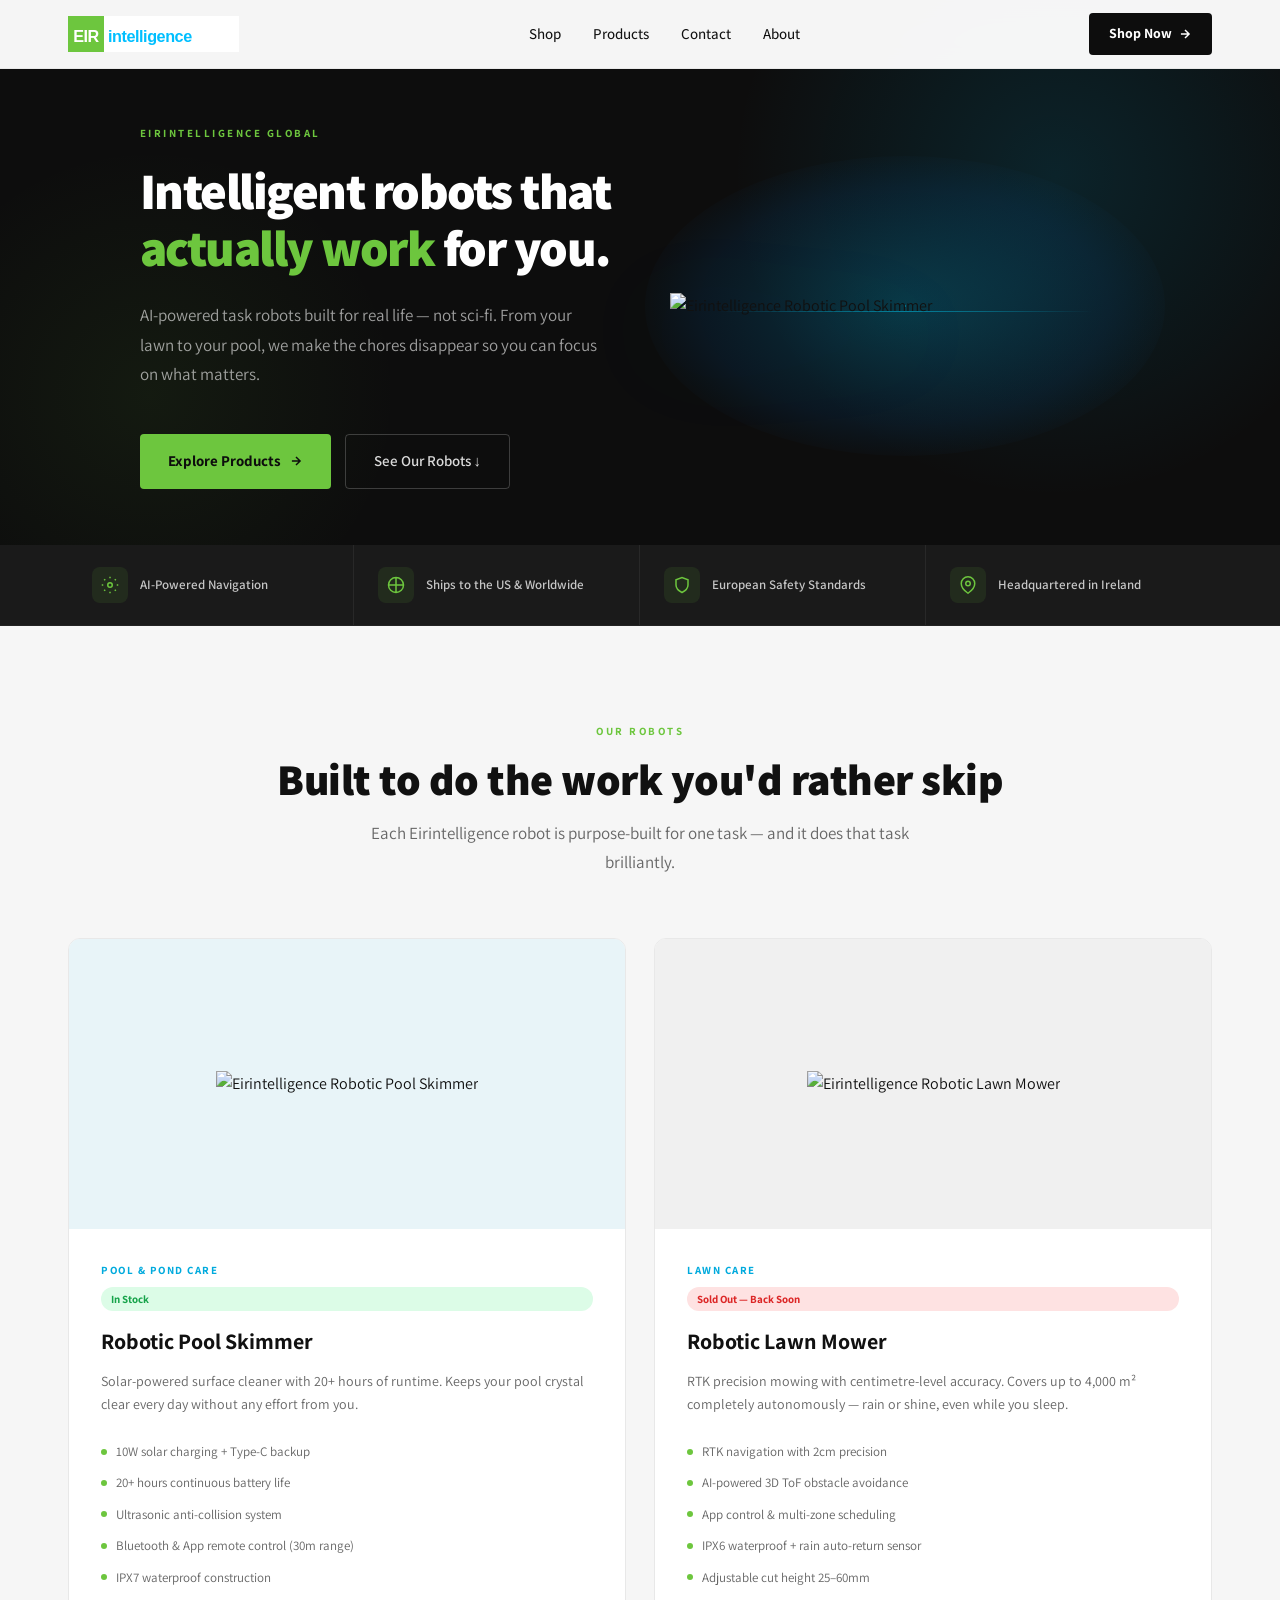
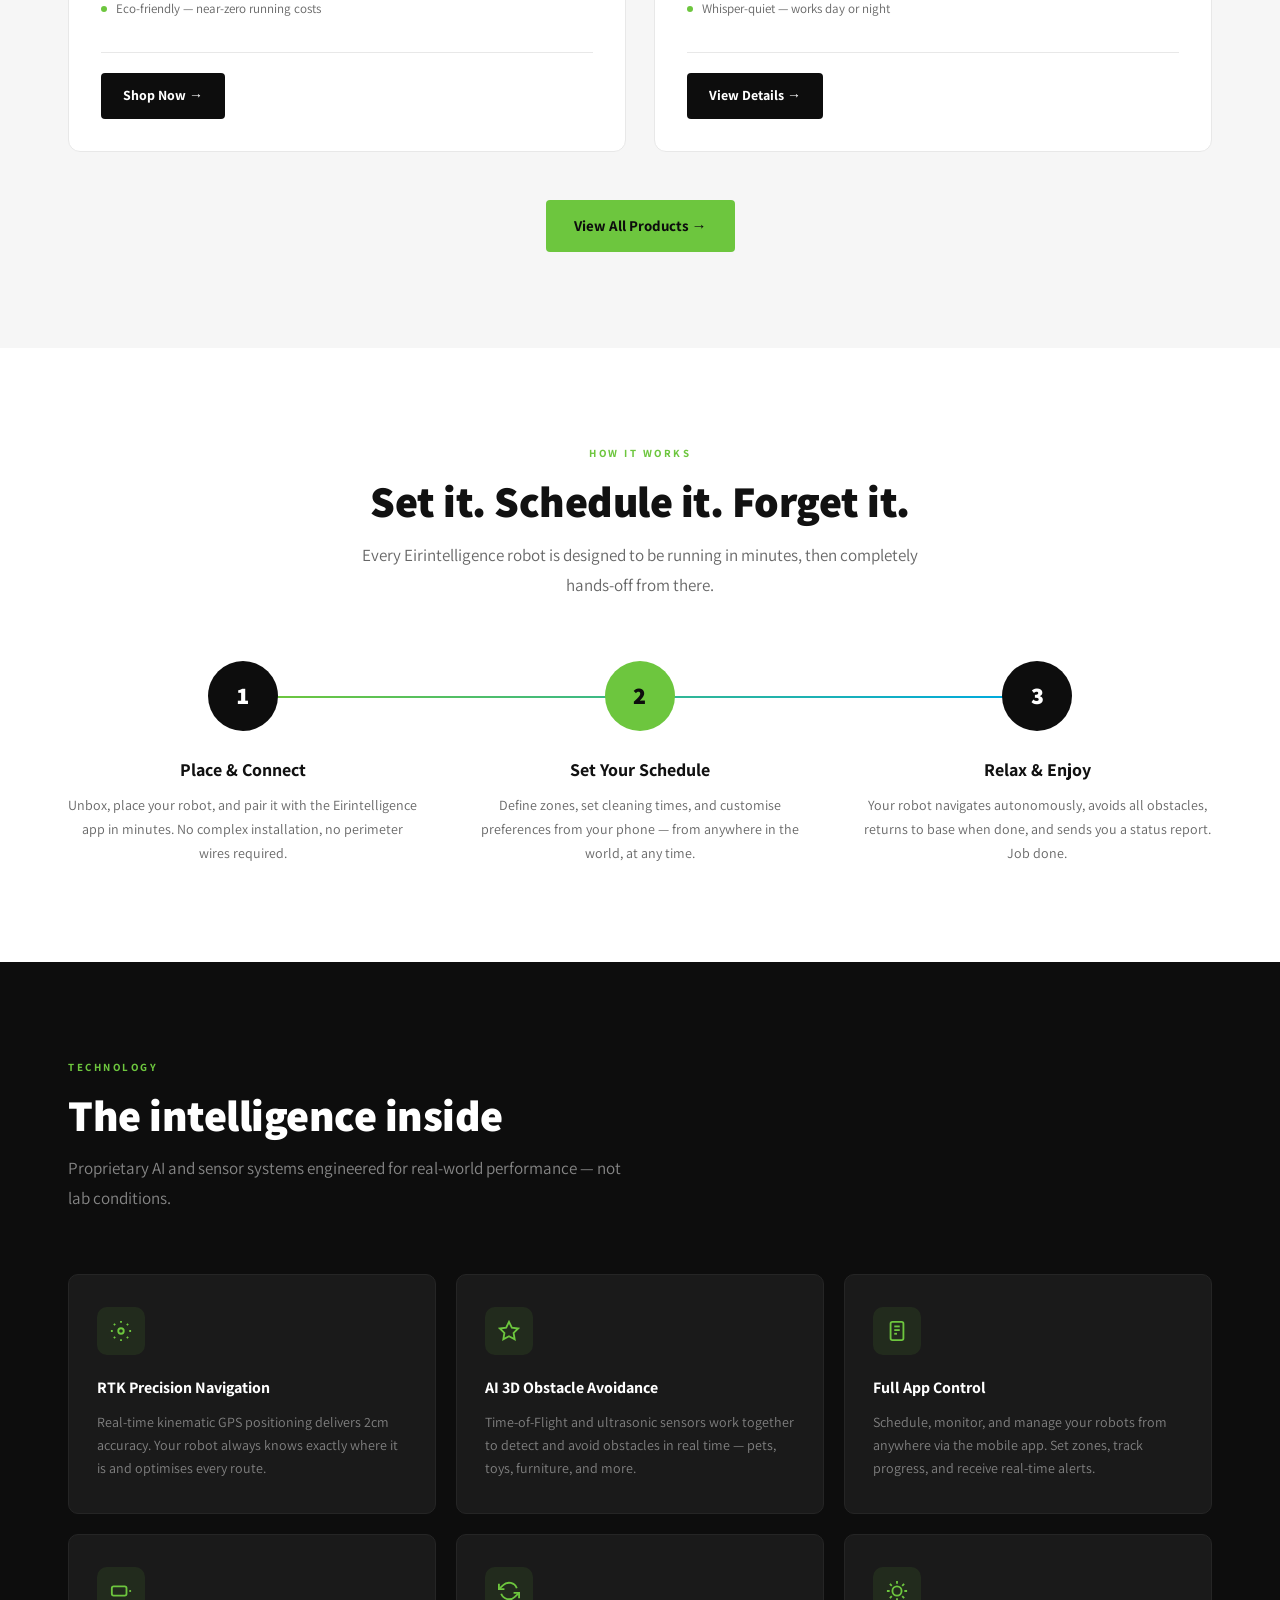
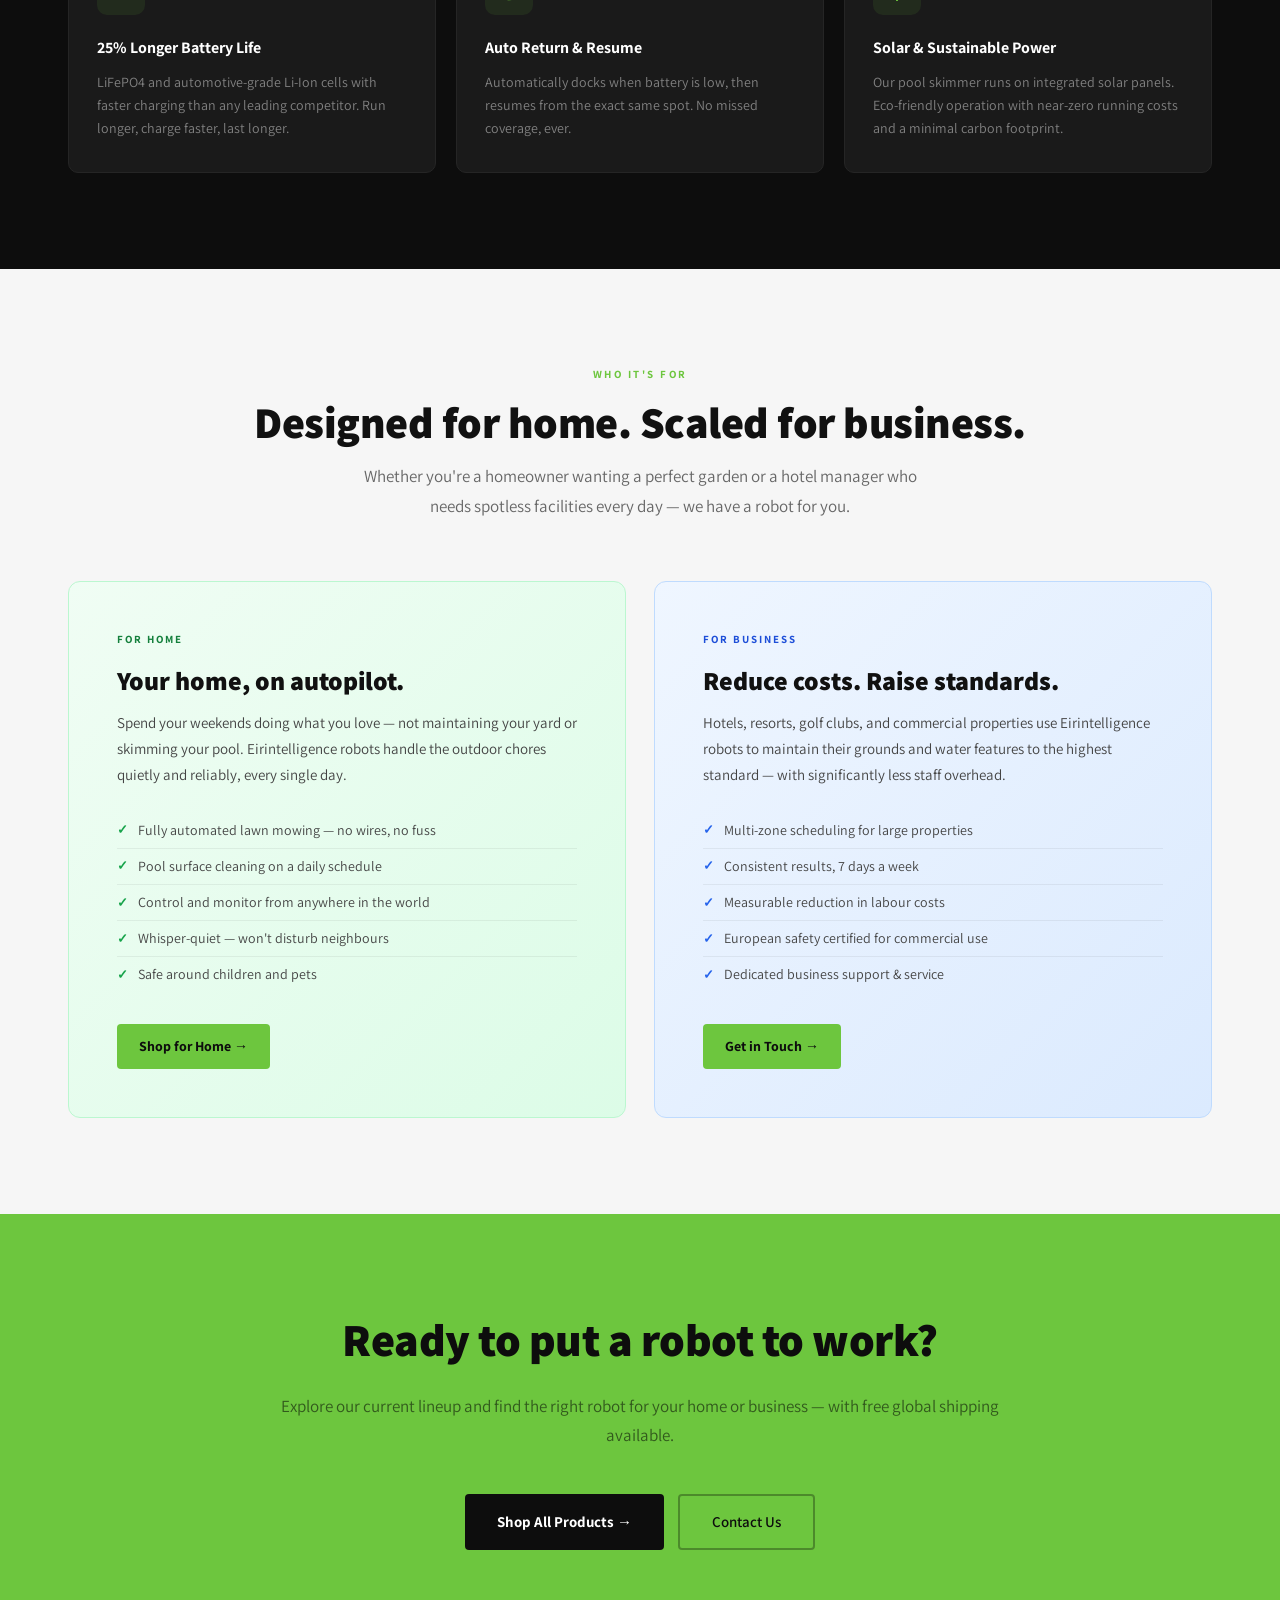
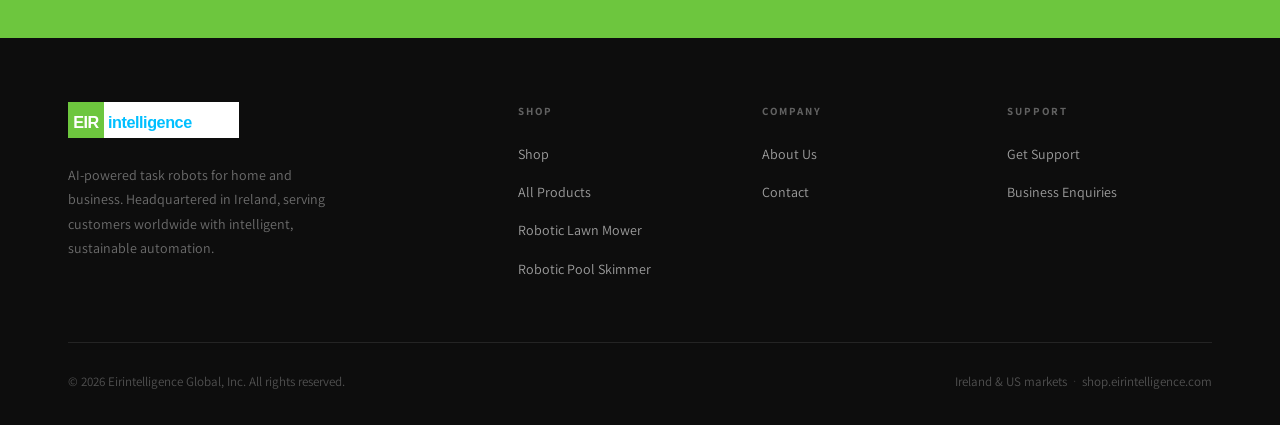
==== commit 4d79be80: "v2.3" ====
--- a/docs/index.html
+++ b/docs/index.html
@@ -902,7 +902,7 @@
       <div class="footer-col">
         <h5>Shop</h5>
         <ul>
-          <li><a href="https://shop.eirintelligence.com/">Store Home</a></li>
+          <li><a href="https://shop.eirintelligence.com/">Shop</a></li>
           <li><a href="https://shop.eirintelligence.com/collections/all">All Products</a></li>
           <li><a href="https://shop.eirintelligence.com/products/eirintelligence-robotic-lawn-mower">Robotic Lawn Mower</a></li>
           <li><a href="https://shop.eirintelligence.com/products/eirintelligence-robotic-pool-skimmer">Robotic Pool Skimmer</a></li>
